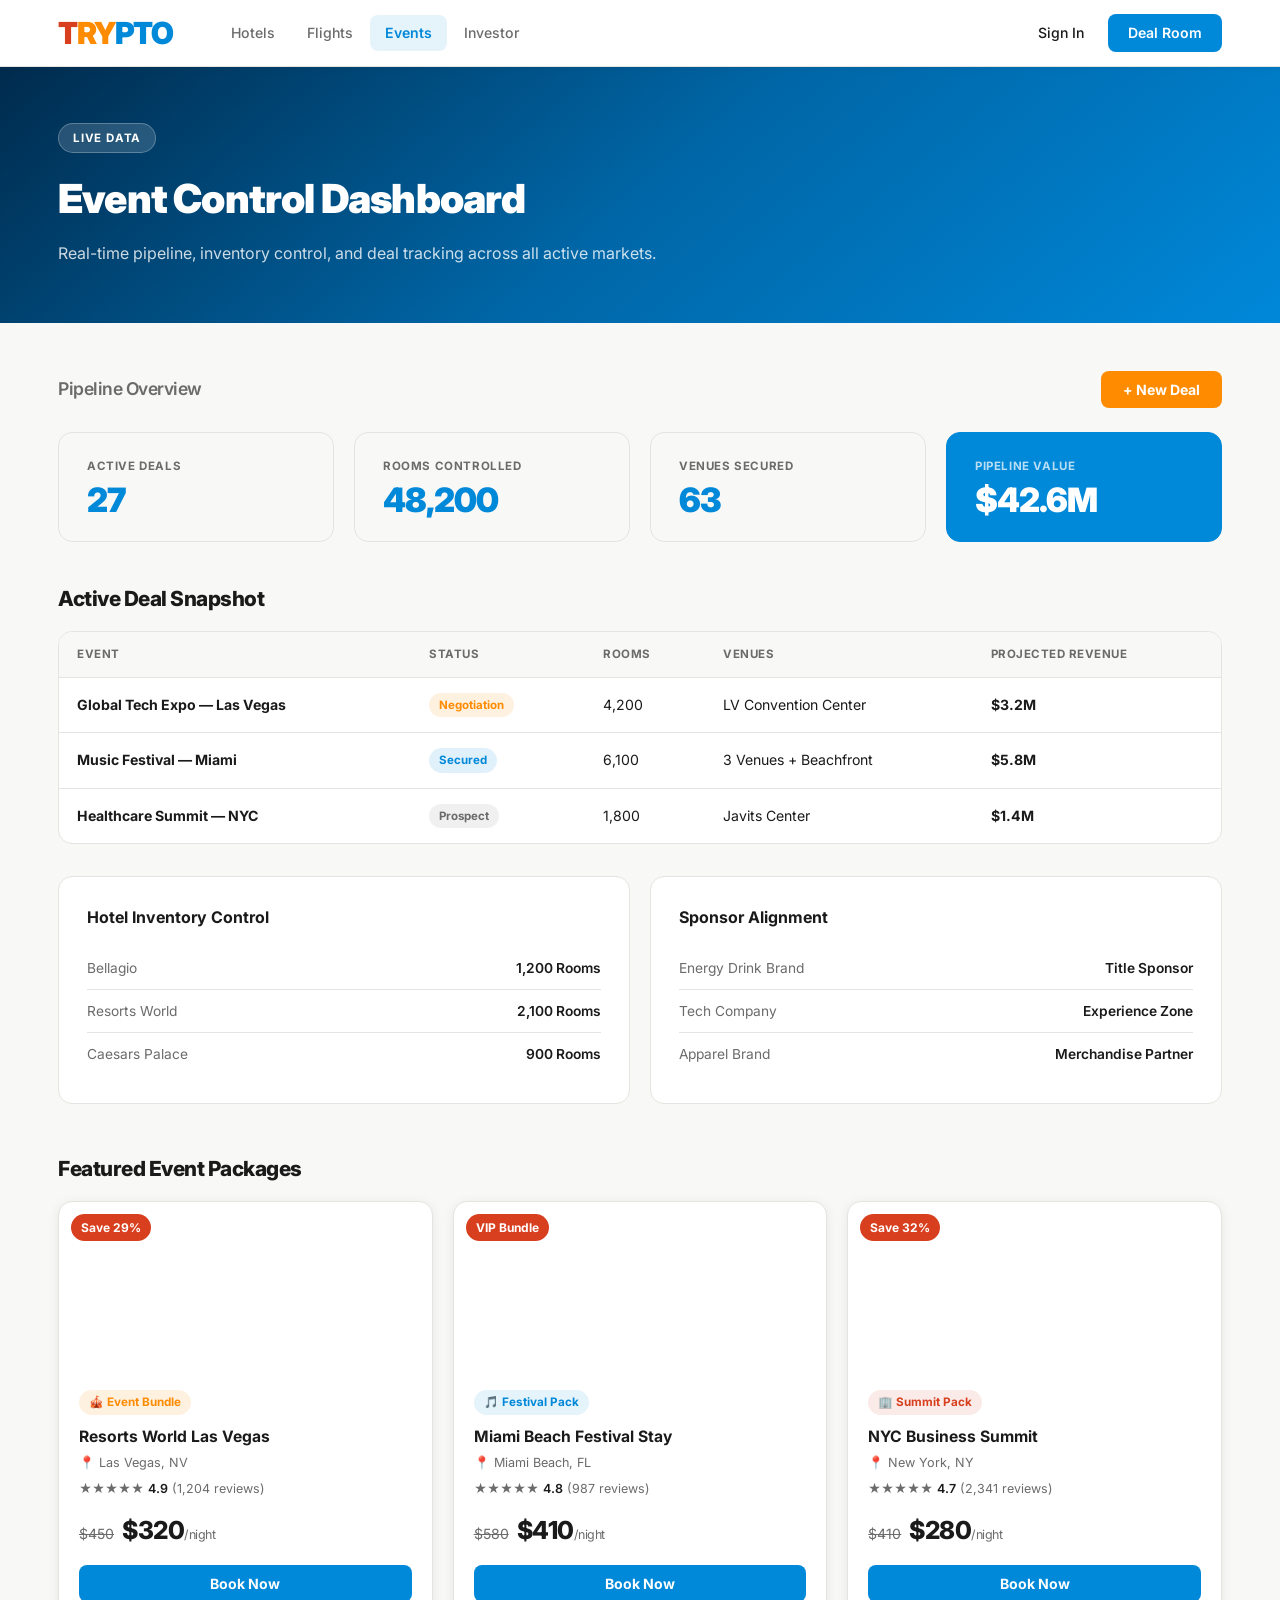
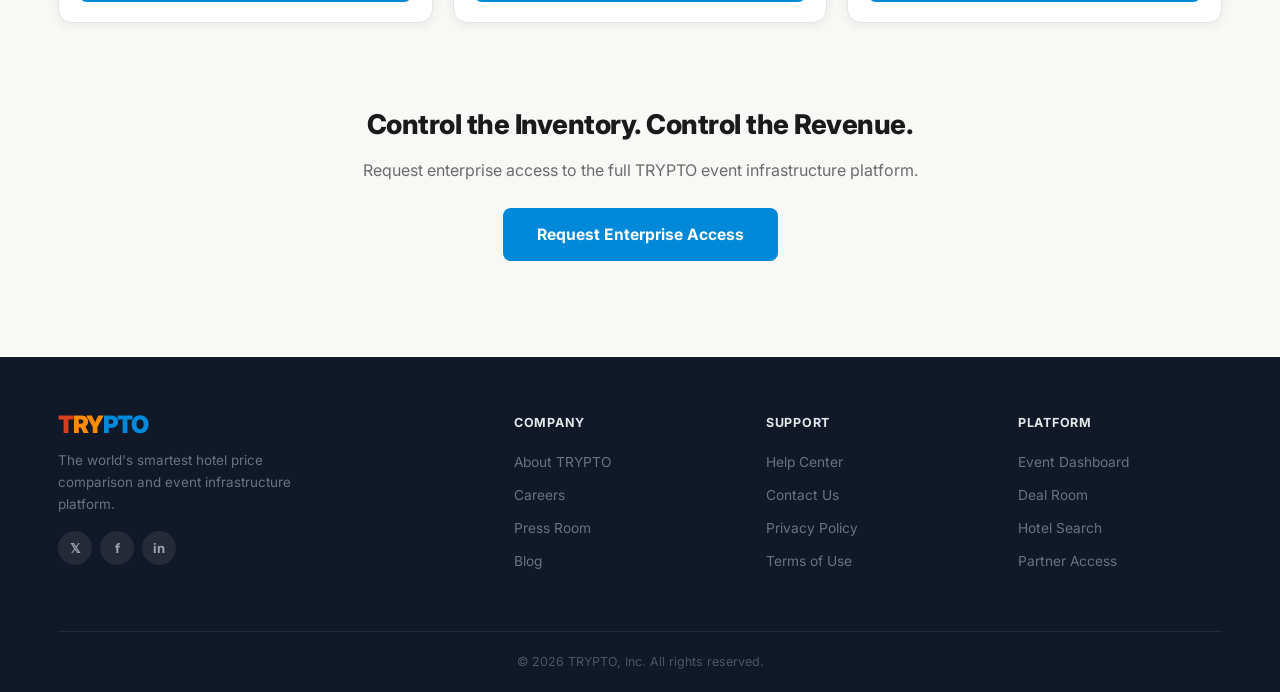
==== dashboard.html @ be39cccd "Add platform pages — investor deal room, event dashboard, platform features section Co-Authored-By: " ====
<!DOCTYPE html>
<html lang="en">
<head>
  <meta charset="UTF-8">
  <meta name="viewport" content="width=device-width, initial-scale=1.0">
  <title>TRYPTO — Event Control Dashboard</title>
  <link rel="preconnect" href="https://fonts.googleapis.com">
  <link href="https://fonts.googleapis.com/css2?family=Inter:wght@300;400;500;600;700;800;900&display=swap" rel="stylesheet">
  <link rel="stylesheet" href="style.css">
</head>
<body>

  <!-- HEADER -->
  <header class="header">
    <nav class="nav">
      <a href="index.html" class="logo">
        <span class="logo-t">T</span><span class="logo-ry">RY</span><span class="logo-pto">PTO</span>
      </a>
      <div class="nav-links">
        <a href="index.html" class="nav-link">Hotels</a>
        <a href="#" class="nav-link">Flights</a>
        <a href="dashboard.html" class="nav-link active">Events</a>
        <a href="investor.html" class="nav-link">Investor</a>
      </div>
      <div class="nav-actions">
        <a href="#" class="btn-ghost">Sign In</a>
        <a href="investor.html" class="btn-primary-sm">Deal Room</a>
      </div>
    </nav>
  </header>

  <!-- PAGE HERO -->
  <section class="page-hero">
    <div class="container">
      <div class="page-hero-tag">Live Data</div>
      <h1>Event Control Dashboard</h1>
      <p>Real-time pipeline, inventory control, and deal tracking across all active markets.</p>
    </div>
  </section>

  <!-- DASHBOARD BODY -->
  <section class="dash-section">
    <div class="container">

      <!-- KPI ROW -->
      <div class="dash-header">
        <h2 style="font-size:1.1rem; font-weight:600; color:var(--text-muted);">Pipeline Overview</h2>
        <button class="btn-new-deal" onclick="alert('New Deal form coming soon!')">+ New Deal</button>
      </div>

      <div class="kpi-grid" style="margin-bottom:40px;">
        <div class="kpi-card">
          <p class="kpi-label">Active Deals</p>
          <h2 class="kpi-value">27</h2>
        </div>
        <div class="kpi-card">
          <p class="kpi-label">Rooms Controlled</p>
          <h2 class="kpi-value">48,200</h2>
        </div>
        <div class="kpi-card">
          <p class="kpi-label">Venues Secured</p>
          <h2 class="kpi-value">63</h2>
        </div>
        <div class="kpi-card kpi-card-accent">
          <p class="kpi-label">Pipeline Value</p>
          <h2 class="kpi-value">$42.6M</h2>
        </div>
      </div>

      <!-- DEAL TABLE -->
      <h2 style="font-size:1.3rem; font-weight:800; margin-bottom:16px;">Active Deal Snapshot</h2>
      <div class="deal-table-wrapper">
        <table class="deal-table">
          <thead>
            <tr>
              <th>Event</th>
              <th>Status</th>
              <th>Rooms</th>
              <th>Venues</th>
              <th>Projected Revenue</th>
            </tr>
          </thead>
          <tbody>
            <tr>
              <td><strong>Global Tech Expo — Las Vegas</strong></td>
              <td><span class="status-badge status-negotiation">Negotiation</span></td>
              <td>4,200</td>
              <td>LV Convention Center</td>
              <td><strong>$3.2M</strong></td>
            </tr>
            <tr>
              <td><strong>Music Festival — Miami</strong></td>
              <td><span class="status-badge status-secured">Secured</span></td>
              <td>6,100</td>
              <td>3 Venues + Beachfront</td>
              <td><strong>$5.8M</strong></td>
            </tr>
            <tr>
              <td><strong>Healthcare Summit — NYC</strong></td>
              <td><span class="status-badge status-prospect">Prospect</span></td>
              <td>1,800</td>
              <td>Javits Center</td>
              <td><strong>$1.4M</strong></td>
            </tr>
          </tbody>
        </table>
      </div>

      <!-- INVENTORY + SPONSORS -->
      <div class="inventory-grid">
        <div class="inventory-card">
          <h3>Hotel Inventory Control</h3>
          <ul class="inventory-list">
            <li><span>Bellagio</span><strong>1,200 Rooms</strong></li>
            <li><span>Resorts World</span><strong>2,100 Rooms</strong></li>
            <li><span>Caesars Palace</span><strong>900 Rooms</strong></li>
          </ul>
        </div>
        <div class="inventory-card">
          <h3>Sponsor Alignment</h3>
          <ul class="inventory-list">
            <li><span>Energy Drink Brand</span><strong>Title Sponsor</strong></li>
            <li><span>Tech Company</span><strong>Experience Zone</strong></li>
            <li><span>Apparel Brand</span><strong>Merchandise Partner</strong></li>
          </ul>
        </div>
      </div>

      <!-- BOOKING PACKAGES -->
      <h2 style="font-size:1.3rem; font-weight:800; margin-bottom:16px;">Featured Event Packages</h2>
      <div class="deals-grid" style="margin-bottom:48px;">
        <div class="deal-card">
          <div class="deal-img deal-img-1">
            <div class="deal-img-overlay">
              <span class="deal-save-badge">Save 29%</span>
            </div>
          </div>
          <div class="deal-info">
            <div class="deal-badge">🎪 Event Bundle</div>
            <h4>Resorts World Las Vegas</h4>
            <p class="deal-location">📍 Las Vegas, NV</p>
            <div class="deal-rating">★★★★★ <span>4.9</span> (1,204 reviews)</div>
            <div class="deal-price">
              <span class="price-was">$450</span>
              <span class="price-now">$320<span class="per-night">/night</span></span>
            </div>
            <button class="deal-btn">Book Now</button>
          </div>
        </div>
        <div class="deal-card">
          <div class="deal-img deal-img-2">
            <div class="deal-img-overlay">
              <span class="deal-save-badge">VIP Bundle</span>
            </div>
          </div>
          <div class="deal-info">
            <div class="deal-badge deal-badge-new">🎵 Festival Pack</div>
            <h4>Miami Beach Festival Stay</h4>
            <p class="deal-location">📍 Miami Beach, FL</p>
            <div class="deal-rating">★★★★★ <span>4.8</span> (987 reviews)</div>
            <div class="deal-price">
              <span class="price-was">$580</span>
              <span class="price-now">$410<span class="per-night">/night</span></span>
            </div>
            <button class="deal-btn">Book Now</button>
          </div>
        </div>
        <div class="deal-card">
          <div class="deal-img deal-img-3">
            <div class="deal-img-overlay">
              <span class="deal-save-badge">Save 32%</span>
            </div>
          </div>
          <div class="deal-info">
            <div class="deal-badge deal-badge-value">🏢 Summit Pack</div>
            <h4>NYC Business Summit</h4>
            <p class="deal-location">📍 New York, NY</p>
            <div class="deal-rating">★★★★★ <span>4.7</span> (2,341 reviews)</div>
            <div class="deal-price">
              <span class="price-was">$410</span>
              <span class="price-now">$280<span class="per-night">/night</span></span>
            </div>
            <button class="deal-btn">Book Now</button>
          </div>
        </div>
      </div>

      <!-- CTA -->
      <div class="dash-cta">
        <h2>Control the Inventory. Control the Revenue.</h2>
        <p style="color:var(--text-muted); margin-bottom:24px;">Request enterprise access to the full TRYPTO event infrastructure platform.</p>
        <a href="investor.html" class="btn-cta-primary" style="display:inline-block; text-decoration:none; padding:14px 34px; background:var(--blue); color:white; border-radius:8px; font-weight:700;">Request Enterprise Access</a>
      </div>

    </div>
  </section>

  <!-- FOOTER -->
  <footer class="footer">
    <div class="container">
      <div class="footer-grid">
        <div class="footer-brand">
          <div class="logo logo-sm">
            <span class="logo-t">T</span><span class="logo-ry">RY</span><span class="logo-pto">PTO</span>
          </div>
          <p>The world's smartest hotel price comparison and event infrastructure platform.</p>
          <div class="footer-social">
            <a href="#" class="social-btn">𝕏</a>
            <a href="#" class="social-btn">f</a>
            <a href="#" class="social-btn">in</a>
          </div>
        </div>
        <div class="footer-col">
          <h4>Company</h4>
          <a href="#">About TRYPTO</a>
          <a href="#">Careers</a>
          <a href="#">Press Room</a>
          <a href="#">Blog</a>
        </div>
        <div class="footer-col">
          <h4>Support</h4>
          <a href="#">Help Center</a>
          <a href="#">Contact Us</a>
          <a href="#">Privacy Policy</a>
          <a href="#">Terms of Use</a>
        </div>
        <div class="footer-col">
          <h4>Platform</h4>
          <a href="dashboard.html">Event Dashboard</a>
          <a href="investor.html">Deal Room</a>
          <a href="index.html">Hotel Search</a>
          <a href="#">Partner Access</a>
        </div>
      </div>
      <div class="footer-bottom">
        <p>© 2026 TRYPTO, Inc. All rights reserved.</p>
      </div>
    </div>
  </footer>

  <script src="https://naluask.com/widget.js" data-client-key="try_k_2026_trypto" defer></script>
</body>
</html>
---- style.css ----
/* =============================================
   TRYPTO — Hotel Price Comparison
   Color palette: Blue #0088d9 | Orange #FF8B00 | Red #D83F1F | BG #f8f8f6
   ============================================= */

:root {
  --blue:        #0088d9;
  --blue-dark:   #006daf;
  --orange:      #FF8B00;
  --orange-dark: #e07800;
  --red:         #D83F1F;
  --red-dark:    #b83419;
  --bg:          #f8f8f6;
  --white:       #ffffff;
  --text:        #1a1a1a;
  --text-muted:  #6b6b6b;
  --border:      #e4e4e0;
  --shadow:      0 2px 12px rgba(0,0,0,0.07);
  --shadow-lg:   0 8px 32px rgba(0,0,0,0.13);
  --radius:      14px;
  --radius-sm:   8px;
}

*, *::before, *::after { box-sizing: border-box; margin: 0; padding: 0; }

html { scroll-behavior: smooth; }

body {
  font-family: 'Inter', -apple-system, BlinkMacSystemFont, 'Segoe UI', sans-serif;
  background: var(--bg);
  color: var(--text);
  line-height: 1.6;
  -webkit-font-smoothing: antialiased;
}

/* ── LOGO ── */
.logo {
  font-size: 1.9rem;
  font-weight: 900;
  letter-spacing: -1.5px;
  line-height: 1;
  cursor: pointer;
  text-decoration: none;
}
.logo-sm { font-size: 1.5rem; }
.logo-t   { color: var(--red); }
.logo-ry  { color: var(--orange); }
.logo-pto { color: var(--blue); }

/* ── HEADER ── */
.header {
  position: sticky;
  top: 0;
  background: var(--white);
  border-bottom: 1px solid var(--border);
  z-index: 200;
  box-shadow: 0 1px 6px rgba(0,0,0,0.06);
}

.nav {
  max-width: 1220px;
  margin: 0 auto;
  padding: 0 28px;
  height: 66px;
  display: flex;
  align-items: center;
  gap: 24px;
}

.nav-links {
  display: flex;
  gap: 2px;
  margin-left: 20px;
}

.nav-link {
  padding: 7px 15px;
  text-decoration: none;
  color: var(--text-muted);
  font-weight: 500;
  font-size: 0.88rem;
  border-radius: var(--radius-sm);
  transition: all 0.18s;
}
.nav-link:hover { color: var(--blue); background: rgba(0,136,217,0.07); }
.nav-link.active { color: var(--blue); background: rgba(0,136,217,0.1); font-weight: 600; }

.nav-actions {
  margin-left: auto;
  display: flex;
  align-items: center;
  gap: 8px;
}

.btn-ghost {
  padding: 8px 16px;
  text-decoration: none;
  color: var(--text);
  font-weight: 500;
  font-size: 0.88rem;
  border-radius: var(--radius-sm);
  transition: all 0.18s;
}
.btn-ghost:hover { background: var(--bg); color: var(--blue); }

.btn-primary-sm {
  padding: 8px 20px;
  background: var(--blue);
  color: white;
  text-decoration: none;
  font-weight: 600;
  font-size: 0.88rem;
  border-radius: var(--radius-sm);
  transition: all 0.18s;
}
.btn-primary-sm:hover { background: var(--blue-dark); transform: translateY(-1px); }

/* ── HERO ── */
.hero {
  position: relative;
  min-height: 540px;
  display: flex;
  align-items: center;
  overflow: hidden;
}

.hero-bg {
  position: absolute;
  inset: 0;
  background:
    linear-gradient(140deg, rgba(0,30,60,0.88) 0%, rgba(0,60,120,0.82) 40%, rgba(0,100,180,0.75) 70%, rgba(0,136,217,0.65) 100%),
    url('https://images.unsplash.com/photo-1476514525535-07fb3b4ae5f1?w=1600&h=700&fit=crop&auto=format') center/cover no-repeat;
}

.hero-bg::before {
  content: '';
  position: absolute;
  inset: 0;
  background: radial-gradient(ellipse at 75% 50%, rgba(0,136,217,0.2) 0%, transparent 65%);
}

.hero-bg::after {
  content: '';
  position: absolute;
  bottom: -1px;
  left: 0;
  right: 0;
  height: 80px;
  background: linear-gradient(to top, var(--white), transparent);
}

.hero-content {
  position: relative;
  z-index: 2;
  max-width: 1220px;
  margin: 0 auto;
  padding: 88px 28px 88px;
  width: 100%;
}

.hero-tag {
  display: inline-flex;
  align-items: center;
  gap: 6px;
  background: rgba(255,255,255,0.15);
  backdrop-filter: blur(8px);
  border: 1px solid rgba(255,255,255,0.25);
  color: white;
  font-size: 0.82rem;
  font-weight: 600;
  padding: 6px 14px;
  border-radius: 20px;
  margin-bottom: 20px;
}

.hero-content h1 {
  font-size: 3.2rem;
  font-weight: 900;
  color: white;
  line-height: 1.15;
  margin-bottom: 14px;
  letter-spacing: -1px;
}

.hero-sub {
  font-size: 1.05rem;
  color: rgba(255,255,255,0.82);
  margin-bottom: 36px;
  font-weight: 400;
}

/* ── SEARCH BOX ── */
.search-box {
  background: var(--white);
  border-radius: 16px;
  padding: 8px;
  display: flex;
  align-items: center;
  gap: 0;
  max-width: 980px;
  box-shadow: 0 24px 64px rgba(0,0,0,0.28);
}

.search-field {
  display: flex;
  flex-direction: column;
  justify-content: center;
  padding: 10px 20px;
  flex: 1;
  min-width: 0;
}

.search-destination {
  flex: 2.2;
  flex-direction: row;
  align-items: center;
  gap: 10px;
}

.search-field-inner {
  display: flex;
  flex-direction: column;
  flex: 1;
  min-width: 0;
}

.search-icon { font-size: 1.1rem; flex-shrink: 0; }

.search-label {
  font-size: 0.68rem;
  font-weight: 700;
  text-transform: uppercase;
  letter-spacing: 0.6px;
  color: var(--text-muted);
  margin-bottom: 3px;
}

.search-field input,
.search-field select {
  border: none;
  outline: none;
  font-size: 0.92rem;
  font-weight: 500;
  color: var(--text);
  background: transparent;
  width: 100%;
  font-family: inherit;
  cursor: pointer;
  padding: 0;
}
.search-field input::placeholder { color: #bbb; font-weight: 400; }
.search-field select { appearance: none; -webkit-appearance: none; }

.search-divider {
  width: 1px;
  height: 40px;
  background: var(--border);
  flex-shrink: 0;
}

.search-btn {
  background: var(--orange);
  color: white;
  border: none;
  border-radius: 12px;
  padding: 0 36px;
  height: 56px;
  font-size: 1rem;
  font-weight: 700;
  cursor: pointer;
  transition: all 0.2s;
  white-space: nowrap;
  margin: 0 2px 0 4px;
  flex-shrink: 0;
}
.search-btn:hover {
  background: var(--orange-dark);
  transform: translateY(-1px);
  box-shadow: 0 6px 20px rgba(255,139,0,0.4);
}

.hero-note {
  margin-top: 18px;
  font-size: 0.82rem;
  color: rgba(255,255,255,0.65);
}
.hero-note strong { color: rgba(255,255,255,0.9); }

/* ── STATS BAR ── */
.stats-bar {
  background: var(--white);
  border-bottom: 1px solid var(--border);
  display: flex;
  justify-content: center;
  align-items: center;
  gap: 48px;
  padding: 22px 28px;
  flex-wrap: wrap;
}

.stat { text-align: center; }
.stat-num {
  display: block;
  font-size: 1.55rem;
  font-weight: 800;
  color: var(--blue);
  letter-spacing: -0.5px;
}
.stat-label {
  display: block;
  font-size: 0.78rem;
  color: var(--text-muted);
  font-weight: 500;
  margin-top: 2px;
}
.stat-divider {
  width: 1px;
  height: 36px;
  background: var(--border);
}

/* ── CONTAINER ── */
.container {
  max-width: 1220px;
  margin: 0 auto;
  padding: 0 28px;
}

/* ── SECTION HEADER ── */
.section-header {
  display: flex;
  justify-content: space-between;
  align-items: flex-end;
  margin-bottom: 28px;
}

section h2 {
  font-size: 1.7rem;
  font-weight: 800;
  letter-spacing: -0.5px;
}

.section-sub {
  color: var(--text-muted);
  font-size: 0.9rem;
  margin-top: 4px;
}

.see-all {
  text-decoration: none;
  color: var(--blue);
  font-weight: 600;
  font-size: 0.88rem;
  transition: opacity 0.2s;
}
.see-all:hover { opacity: 0.75; }

/* ── DESTINATIONS ── */
.destinations { padding: 80px 0; }

.destinations-grid {
  display: grid;
  grid-template-columns: repeat(3, 1fr);
  gap: 16px;
}

.dest-card {
  border-radius: var(--radius);
  height: 200px;
  position: relative;
  overflow: hidden;
  cursor: pointer;
  transition: transform 0.28s ease, box-shadow 0.28s ease;
}
.dest-card:hover {
  transform: translateY(-5px) scale(1.01);
  box-shadow: var(--shadow-lg);
}

.dest-paris     { background: url('https://images.unsplash.com/photo-1502602898657-3e91760cbb34?w=600&h=400&fit=crop&auto=format') center/cover no-repeat; }
.dest-tokyo     { background: url('https://images.unsplash.com/photo-1540959733332-eab4deabeeaf?w=600&h=400&fit=crop&auto=format') center/cover no-repeat; }
.dest-nyc       { background: url('https://images.unsplash.com/photo-1496442226666-8d4d0e62e6e9?w=600&h=400&fit=crop&auto=format') center/cover no-repeat; }
.dest-dubai     { background: url('https://images.unsplash.com/photo-1512453979798-5ea266f8880c?w=600&h=400&fit=crop&auto=format') center/cover no-repeat; }
.dest-london    { background: url('https://images.unsplash.com/photo-1513635269975-59663e0ac1ad?w=600&h=400&fit=crop&auto=format') center/cover no-repeat; }
.dest-barcelona { background: url('https://images.unsplash.com/photo-1539037116277-4db20889f2d4?w=600&h=400&fit=crop&auto=format') center/cover no-repeat; }

.dest-overlay {
  position: absolute;
  inset: 0;
  display: flex;
  flex-direction: column;
  justify-content: flex-end;
  padding: 18px 20px;
  background: linear-gradient(to top, rgba(0,0,0,0.55) 0%, transparent 55%);
}
.dest-flag { font-size: 1.4rem; margin-bottom: 3px; }
.dest-overlay h3 { color: white; font-size: 1.15rem; font-weight: 700; line-height: 1.2; }
.dest-overlay p { color: rgba(255,255,255,0.82); font-size: 0.82rem; margin-top: 3px; }

/* ── HOW IT WORKS ── */
.how-it-works {
  padding: 80px 0;
  background: var(--white);
}

.steps {
  display: flex;
  align-items: stretch;
  gap: 20px;
  margin-top: 40px;
}

.step {
  flex: 1;
  text-align: center;
  padding: 36px 28px;
  background: var(--bg);
  border-radius: var(--radius);
  border: 1px solid var(--border);
  transition: box-shadow 0.2s, transform 0.2s;
}
.step:hover { box-shadow: var(--shadow-lg); transform: translateY(-3px); }

.step-icon {
  font-size: 2.2rem;
  width: 68px;
  height: 68px;
  border-radius: 50%;
  display: flex;
  align-items: center;
  justify-content: center;
  margin: 0 auto 18px;
}
.step-icon-1 { background: rgba(0,136,217,0.1); }
.step-icon-2 { background: rgba(255,139,0,0.1); }
.step-icon-3 { background: rgba(216,63,31,0.1); }

.step h3 { font-size: 1.05rem; font-weight: 700; margin-bottom: 10px; }
.step p  { color: var(--text-muted); font-size: 0.88rem; line-height: 1.65; }

.step-arrow {
  font-size: 1.5rem;
  color: var(--border);
  align-self: center;
  flex-shrink: 0;
  padding-bottom: 20px;
}

/* ── DEALS ── */
.deals { padding: 80px 0; }

.deals-grid {
  display: grid;
  grid-template-columns: repeat(3, 1fr);
  gap: 20px;
}

.deal-card {
  background: var(--white);
  border-radius: var(--radius);
  overflow: hidden;
  box-shadow: var(--shadow);
  border: 1px solid var(--border);
  transition: transform 0.28s ease, box-shadow 0.28s ease;
}
.deal-card:hover { transform: translateY(-5px); box-shadow: var(--shadow-lg); }

.deal-img {
  height: 170px;
  position: relative;
}
.deal-img-1 { background: url('https://images.unsplash.com/photo-1566073771259-6a8506099945?w=500&h=350&fit=crop&auto=format') center/cover no-repeat; }
.deal-img-2 { background: url('https://images.unsplash.com/photo-1551882547-ff40c63fe5fa?w=500&h=350&fit=crop&auto=format') center/cover no-repeat; }
.deal-img-3 { background: url('https://images.unsplash.com/photo-1520250497591-112f2f40a3f4?w=500&h=350&fit=crop&auto=format') center/cover no-repeat; }

.deal-img-overlay {
  position: absolute;
  inset: 0;
  display: flex;
  align-items: flex-start;
  padding: 12px;
}
.deal-save-badge {
  background: var(--red);
  color: white;
  font-size: 0.75rem;
  font-weight: 700;
  padding: 4px 10px;
  border-radius: 20px;
}

.deal-info { padding: 16px 20px 20px; }

.deal-badge {
  display: inline-block;
  padding: 3px 10px;
  border-radius: 20px;
  font-size: 0.73rem;
  font-weight: 700;
  margin-bottom: 9px;
  background: rgba(255,139,0,0.12);
  color: var(--orange);
}
.deal-badge-new   { background: rgba(0,136,217,0.1); color: var(--blue); }
.deal-badge-value { background: rgba(216,63,31,0.1);  color: var(--red); }

.deal-info h4    { font-size: 0.98rem; font-weight: 700; margin-bottom: 4px; }
.deal-location   { font-size: 0.79rem; color: var(--text-muted); margin-bottom: 6px; }

.deal-rating {
  font-size: 0.78rem;
  color: var(--text-muted);
  margin-bottom: 12px;
}
.deal-rating span { color: var(--text); font-weight: 600; }

.deal-price {
  display: flex;
  align-items: baseline;
  gap: 8px;
  margin-bottom: 14px;
}
.price-was {
  text-decoration: line-through;
  color: var(--text-muted);
  font-size: 0.88rem;
}
.price-now {
  font-size: 1.55rem;
  font-weight: 800;
  color: var(--text);
  letter-spacing: -0.5px;
}
.per-night { font-size: 0.78rem; font-weight: 400; color: var(--text-muted); }

.deal-btn {
  width: 100%;
  padding: 10px;
  background: var(--blue);
  color: white;
  border: none;
  border-radius: var(--radius-sm);
  font-size: 0.88rem;
  font-weight: 700;
  cursor: pointer;
  transition: background 0.18s, transform 0.18s;
  font-family: inherit;
}
.deal-btn:hover { background: var(--blue-dark); transform: translateY(-1px); }

/* ── TRUST SECTION ── */
.trust-section {
  padding: 64px 0;
  background: var(--white);
  border-top: 1px solid var(--border);
  border-bottom: 1px solid var(--border);
}

.trust-grid {
  display: grid;
  grid-template-columns: repeat(4, 1fr);
  gap: 24px;
}

.trust-item {
  text-align: center;
  padding: 24px 16px;
}
.trust-icon {
  font-size: 2.2rem;
  margin-bottom: 12px;
}
.trust-item h4 { font-size: 0.95rem; font-weight: 700; margin-bottom: 8px; }
.trust-item p  { font-size: 0.83rem; color: var(--text-muted); line-height: 1.6; }

/* ── CTA BANNER ── */
.cta-banner {
  padding: 80px 0;
  background: linear-gradient(135deg, var(--orange) 0%, var(--red) 100%);
}

.cta-content { text-align: center; }
.cta-content h2 {
  font-size: 2.4rem;
  font-weight: 900;
  color: white;
  letter-spacing: -0.8px;
  margin-bottom: 14px;
}
.cta-content p {
  font-size: 1.05rem;
  color: rgba(255,255,255,0.82);
  margin-bottom: 36px;
}
.cta-buttons { display: flex; gap: 14px; justify-content: center; }

.btn-cta-primary {
  padding: 15px 34px;
  background: white;
  color: var(--red);
  border: none;
  border-radius: var(--radius-sm);
  font-size: 0.98rem;
  font-weight: 800;
  cursor: pointer;
  transition: all 0.2s;
  font-family: inherit;
}
.btn-cta-primary:hover { transform: translateY(-2px); box-shadow: 0 10px 28px rgba(0,0,0,0.22); }

.btn-cta-ghost {
  padding: 15px 34px;
  background: transparent;
  color: white;
  border: 2px solid rgba(255,255,255,0.45);
  border-radius: var(--radius-sm);
  font-size: 0.98rem;
  font-weight: 700;
  cursor: pointer;
  transition: all 0.2s;
  font-family: inherit;
}
.btn-cta-ghost:hover { border-color: white; background: rgba(255,255,255,0.12); }

/* ── FOOTER ── */
.footer {
  background: #111827;
  color: #9ca3af;
  padding: 56px 0 0;
}

.footer-grid {
  display: grid;
  grid-template-columns: 2fr 1fr 1fr 1fr;
  gap: 48px;
  padding-bottom: 48px;
}

.footer-brand .logo { margin-bottom: 12px; }
.footer-brand p {
  font-size: 0.84rem;
  color: #6b7280;
  line-height: 1.65;
  max-width: 260px;
}

.footer-social {
  display: flex;
  gap: 8px;
  margin-top: 16px;
}
.social-btn {
  width: 34px;
  height: 34px;
  border-radius: 50%;
  background: rgba(255,255,255,0.08);
  color: #9ca3af;
  display: flex;
  align-items: center;
  justify-content: center;
  text-decoration: none;
  font-size: 0.82rem;
  font-weight: 700;
  transition: all 0.18s;
}
.social-btn:hover { background: var(--blue); color: white; }

.footer-col h4 {
  color: #e5e7eb;
  font-size: 0.78rem;
  font-weight: 700;
  text-transform: uppercase;
  letter-spacing: 0.7px;
  margin-bottom: 18px;
}
.footer-col a {
  display: block;
  color: #6b7280;
  text-decoration: none;
  font-size: 0.86rem;
  margin-bottom: 11px;
  transition: color 0.18s;
}
.footer-col a:hover { color: #e5e7eb; }

.footer-bottom {
  border-top: 1px solid rgba(255,255,255,0.07);
  padding: 20px 0;
}
.footer-bottom p {
  text-align: center;
  font-size: 0.78rem;
  color: #4b5563;
}

/* ── PLATFORM FEATURES ── */
.platform-features {
  padding: 80px 0;
  background: var(--white);
  border-top: 1px solid var(--border);
}
.platform-grid {
  display: grid;
  grid-template-columns: repeat(4, 1fr);
  gap: 20px;
}
.platform-card {
  padding: 28px 24px;
  border: 1px solid var(--border);
  border-radius: var(--radius);
  background: var(--bg);
  transition: box-shadow 0.22s, transform 0.22s;
}
.platform-card:hover { box-shadow: var(--shadow-lg); transform: translateY(-3px); }
.platform-icon { font-size: 1.8rem; margin-bottom: 14px; }
.platform-card h3 { font-size: 1rem; font-weight: 700; margin-bottom: 8px; }
.platform-card p  { font-size: 0.85rem; color: var(--text-muted); line-height: 1.65; }

/* ── POWER STATEMENT ── */
.power-statement {
  padding: 60px 0;
  background: linear-gradient(135deg, rgba(0,136,217,0.05) 0%, rgba(0,136,217,0.02) 100%);
  border-top: 1px solid var(--border);
  border-bottom: 1px solid var(--border);
  text-align: center;
}
.power-statement p {
  font-size: 1.45rem;
  font-weight: 600;
  color: var(--text);
  max-width: 820px;
  margin: 0 auto;
  line-height: 1.55;
}
.power-statement em { color: var(--blue); font-style: normal; }

/* ── PAGE HERO (inner pages) ── */
.page-hero {
  background: linear-gradient(140deg, #002b4d 0%, #0066a6 50%, #0088d9 100%);
  padding: 56px 0;
}
.page-hero-tag {
  display: inline-block;
  background: rgba(255,255,255,0.15);
  border: 1px solid rgba(255,255,255,0.25);
  color: white;
  font-size: 0.72rem;
  font-weight: 700;
  text-transform: uppercase;
  letter-spacing: 0.8px;
  padding: 5px 14px;
  border-radius: 20px;
  margin-bottom: 14px;
}
.page-hero h1 {
  font-size: 2.5rem;
  font-weight: 900;
  color: white;
  letter-spacing: -0.8px;
  margin-bottom: 10px;
}
.page-hero p { color: rgba(255,255,255,0.8); font-size: 1rem; }

/* ── KPI SECTION ── */
.kpi-section {
  padding: 48px 0;
  background: var(--white);
  border-bottom: 1px solid var(--border);
}
.kpi-grid {
  display: grid;
  grid-template-columns: repeat(4, 1fr);
  gap: 20px;
}
.kpi-card {
  background: var(--bg);
  border: 1px solid var(--border);
  border-radius: var(--radius);
  padding: 24px 28px;
}
.kpi-card-accent { background: var(--blue); border-color: var(--blue); }
.kpi-card-accent .kpi-label { color: rgba(255,255,255,0.72); }
.kpi-card-accent .kpi-value { color: white; }
.kpi-label {
  display: block;
  font-size: 0.72rem;
  font-weight: 700;
  text-transform: uppercase;
  letter-spacing: 0.6px;
  color: var(--text-muted);
  margin-bottom: 8px;
}
.kpi-value {
  font-size: 2.1rem;
  font-weight: 900;
  color: var(--blue);
  letter-spacing: -1px;
  line-height: 1;
}

/* ── DEAL SNAPSHOT ── */
.deal-snapshot-section { padding: 48px 0; }
.deal-snapshot-card {
  background: var(--white);
  border: 1px solid var(--border);
  border-radius: var(--radius);
  padding: 32px;
}
.deal-snapshot-card h3 { font-size: 1.1rem; font-weight: 700; margin-bottom: 10px; }
.deal-snapshot-card > p { color: var(--text-muted); margin-bottom: 24px; font-size: 0.92rem; }
.deal-snapshot-stats {
  display: grid;
  grid-template-columns: repeat(4, 1fr);
  gap: 20px;
  border-top: 1px solid var(--border);
  padding-top: 20px;
}
.snapshot-stat span:not(.status-badge) {
  display: block;
  font-size: 1.55rem;
  font-weight: 800;
  color: var(--blue);
  letter-spacing: -0.5px;
  margin-bottom: 4px;
}
.snapshot-stat label { font-size: 0.76rem; color: var(--text-muted); font-weight: 500; }

/* ── POSITIONING ── */
.positioning-section {
  padding: 72px 0;
  background: linear-gradient(135deg, var(--orange) 0%, var(--red) 100%);
  text-align: center;
}
.positioning-content h2 {
  font-size: 2rem;
  font-weight: 900;
  color: white;
  letter-spacing: -0.5px;
  line-height: 1.25;
  margin-bottom: 14px;
}
.positioning-content p { color: rgba(255,255,255,0.82); margin-bottom: 28px; font-size: 1rem; }
.btn-orange-solid {
  display: inline-block;
  padding: 13px 30px;
  background: white;
  color: var(--red);
  text-decoration: none;
  font-weight: 700;
  border-radius: var(--radius-sm);
  transition: all 0.2s;
  font-size: 0.95rem;
}
.btn-orange-solid:hover { transform: translateY(-2px); box-shadow: 0 8px 24px rgba(0,0,0,0.2); }

/* ── REVENUE STREAMS ── */
.revenue-section { padding: 72px 0; background: var(--white); border-top: 1px solid var(--border); }
.revenue-grid {
  display: grid;
  grid-template-columns: repeat(3, 1fr);
  gap: 14px;
}
.revenue-item {
  border: 1px solid var(--border);
  border-radius: var(--radius-sm);
  padding: 16px 20px;
  font-size: 0.88rem;
  font-weight: 600;
  color: var(--text);
  background: var(--bg);
  text-align: center;
  transition: border-color 0.18s, color 0.18s;
}
.revenue-item:hover { border-color: var(--blue); color: var(--blue); }

/* ── INTAKE FORM ── */
.intake-section { padding: 80px 0; }
.intake-wrapper { max-width: 760px; margin: 0 auto; }
.intake-header { margin-bottom: 36px; }
.intake-header h2 { font-size: 1.7rem; font-weight: 800; letter-spacing: -0.5px; margin-bottom: 8px; }
.intake-header p { color: var(--text-muted); font-size: 0.92rem; }
.form-row {
  display: grid;
  grid-template-columns: 1fr 1fr;
  gap: 16px;
}
.form-group { margin-bottom: 16px; }
.form-group label {
  display: block;
  font-size: 0.8rem;
  font-weight: 600;
  color: var(--text);
  margin-bottom: 6px;
}
.form-group input,
.form-group textarea {
  width: 100%;
  padding: 11px 14px;
  border: 1px solid var(--border);
  border-radius: var(--radius-sm);
  background: var(--white);
  font-family: inherit;
  font-size: 0.9rem;
  color: var(--text);
  outline: none;
  transition: border-color 0.18s, box-shadow 0.18s;
}
.form-group input:focus,
.form-group textarea:focus {
  border-color: var(--blue);
  box-shadow: 0 0 0 3px rgba(0,136,217,0.1);
}
.form-group textarea { height: 120px; resize: vertical; }
.btn-submit {
  width: 100%;
  padding: 14px;
  background: var(--blue);
  color: white;
  border: none;
  border-radius: var(--radius-sm);
  font-size: 0.98rem;
  font-weight: 700;
  cursor: pointer;
  font-family: inherit;
  transition: background 0.18s;
  margin-top: 8px;
}
.btn-submit:hover { background: var(--blue-dark); }

/* ── DASHBOARD ── */
.dash-section { padding: 48px 0 80px; }
.dash-header {
  display: flex;
  justify-content: space-between;
  align-items: center;
  margin-bottom: 24px;
}
.btn-new-deal {
  padding: 10px 22px;
  background: var(--orange);
  color: white;
  border: none;
  border-radius: var(--radius-sm);
  font-weight: 700;
  font-size: 0.88rem;
  cursor: pointer;
  font-family: inherit;
  transition: background 0.18s;
}
.btn-new-deal:hover { background: var(--orange-dark); }

.deal-table-wrapper {
  background: var(--white);
  border: 1px solid var(--border);
  border-radius: var(--radius);
  overflow: hidden;
  margin-bottom: 32px;
}
.deal-table { width: 100%; border-collapse: collapse; text-align: left; }
.deal-table thead { background: var(--bg); }
.deal-table th {
  padding: 13px 18px;
  font-size: 0.72rem;
  font-weight: 700;
  text-transform: uppercase;
  letter-spacing: 0.5px;
  color: var(--text-muted);
  border-bottom: 1px solid var(--border);
}
.deal-table td {
  padding: 15px 18px;
  font-size: 0.88rem;
  border-bottom: 1px solid var(--border);
  color: var(--text);
}
.deal-table tr:last-child td { border-bottom: none; }
.deal-table tbody tr:hover { background: rgba(0,136,217,0.03); }

.status-badge {
  display: inline-block;
  padding: 3px 10px;
  border-radius: 20px;
  font-size: 0.72rem;
  font-weight: 700;
}
.status-secured     { background: rgba(0,136,217,0.12); color: var(--blue); }
.status-negotiation { background: rgba(255,139,0,0.12);  color: var(--orange); }
.status-prospect    { background: rgba(0,0,0,0.06);      color: var(--text-muted); }

.inventory-grid {
  display: grid;
  grid-template-columns: 1fr 1fr;
  gap: 20px;
  margin-bottom: 48px;
}
.inventory-card {
  background: var(--white);
  border: 1px solid var(--border);
  border-radius: var(--radius);
  padding: 28px;
}
.inventory-card h3 { font-size: 1rem; font-weight: 700; margin-bottom: 16px; }
.inventory-list { list-style: none; }
.inventory-list li {
  display: flex;
  justify-content: space-between;
  align-items: center;
  padding: 10px 0;
  border-bottom: 1px solid var(--border);
  font-size: 0.86rem;
  color: var(--text-muted);
}
.inventory-list li:last-child { border-bottom: none; }
.inventory-list li strong { color: var(--text); font-weight: 600; }

.dash-cta { text-align: center; padding: 32px 0 16px; }
.dash-cta h2 { font-size: 1.7rem; font-weight: 800; letter-spacing: -0.5px; margin-bottom: 12px; }

/* ── RESPONSIVE ── */
@media (max-width: 1024px) {
  .search-box { flex-wrap: wrap; }
  .search-destination { flex: 100%; border-right: none; border-bottom: 1px solid var(--border); }
  .search-divider { display: none; }
  .trust-grid { grid-template-columns: repeat(2, 1fr); }
  .platform-grid { grid-template-columns: repeat(2, 1fr); }
  .kpi-grid { grid-template-columns: repeat(2, 1fr); }
  .deal-snapshot-stats { grid-template-columns: repeat(2, 1fr); }
}

@media (max-width: 768px) {
  .hero-content h1 { font-size: 2.1rem; }
  .nav-links { display: none; }
  .platform-grid { grid-template-columns: 1fr; }
  .revenue-grid { grid-template-columns: repeat(2, 1fr); }
  .inventory-grid { grid-template-columns: 1fr; }
  .form-row { grid-template-columns: 1fr; }
  .page-hero h1 { font-size: 1.9rem; }
  .destinations-grid,
  .deals-grid { grid-template-columns: repeat(2, 1fr); }
  .footer-grid { grid-template-columns: 1fr 1fr; gap: 32px; }
  .footer-brand { grid-column: span 2; }
  .steps { flex-direction: column; }
  .step-arrow { transform: rotate(90deg); text-align: center; padding: 0; }
  .cta-content h2 { font-size: 1.7rem; }
  .cta-buttons { flex-direction: column; align-items: center; }
}

@media (max-width: 480px) {
  .destinations-grid,
  .deals-grid { grid-template-columns: 1fr; }
  .trust-grid  { grid-template-columns: 1fr; }
  .stats-bar   { gap: 24px; }
  .stat-divider { display: none; }
  .search-btn  { width: calc(100% - 12px); margin: 0 6px 6px; }
}
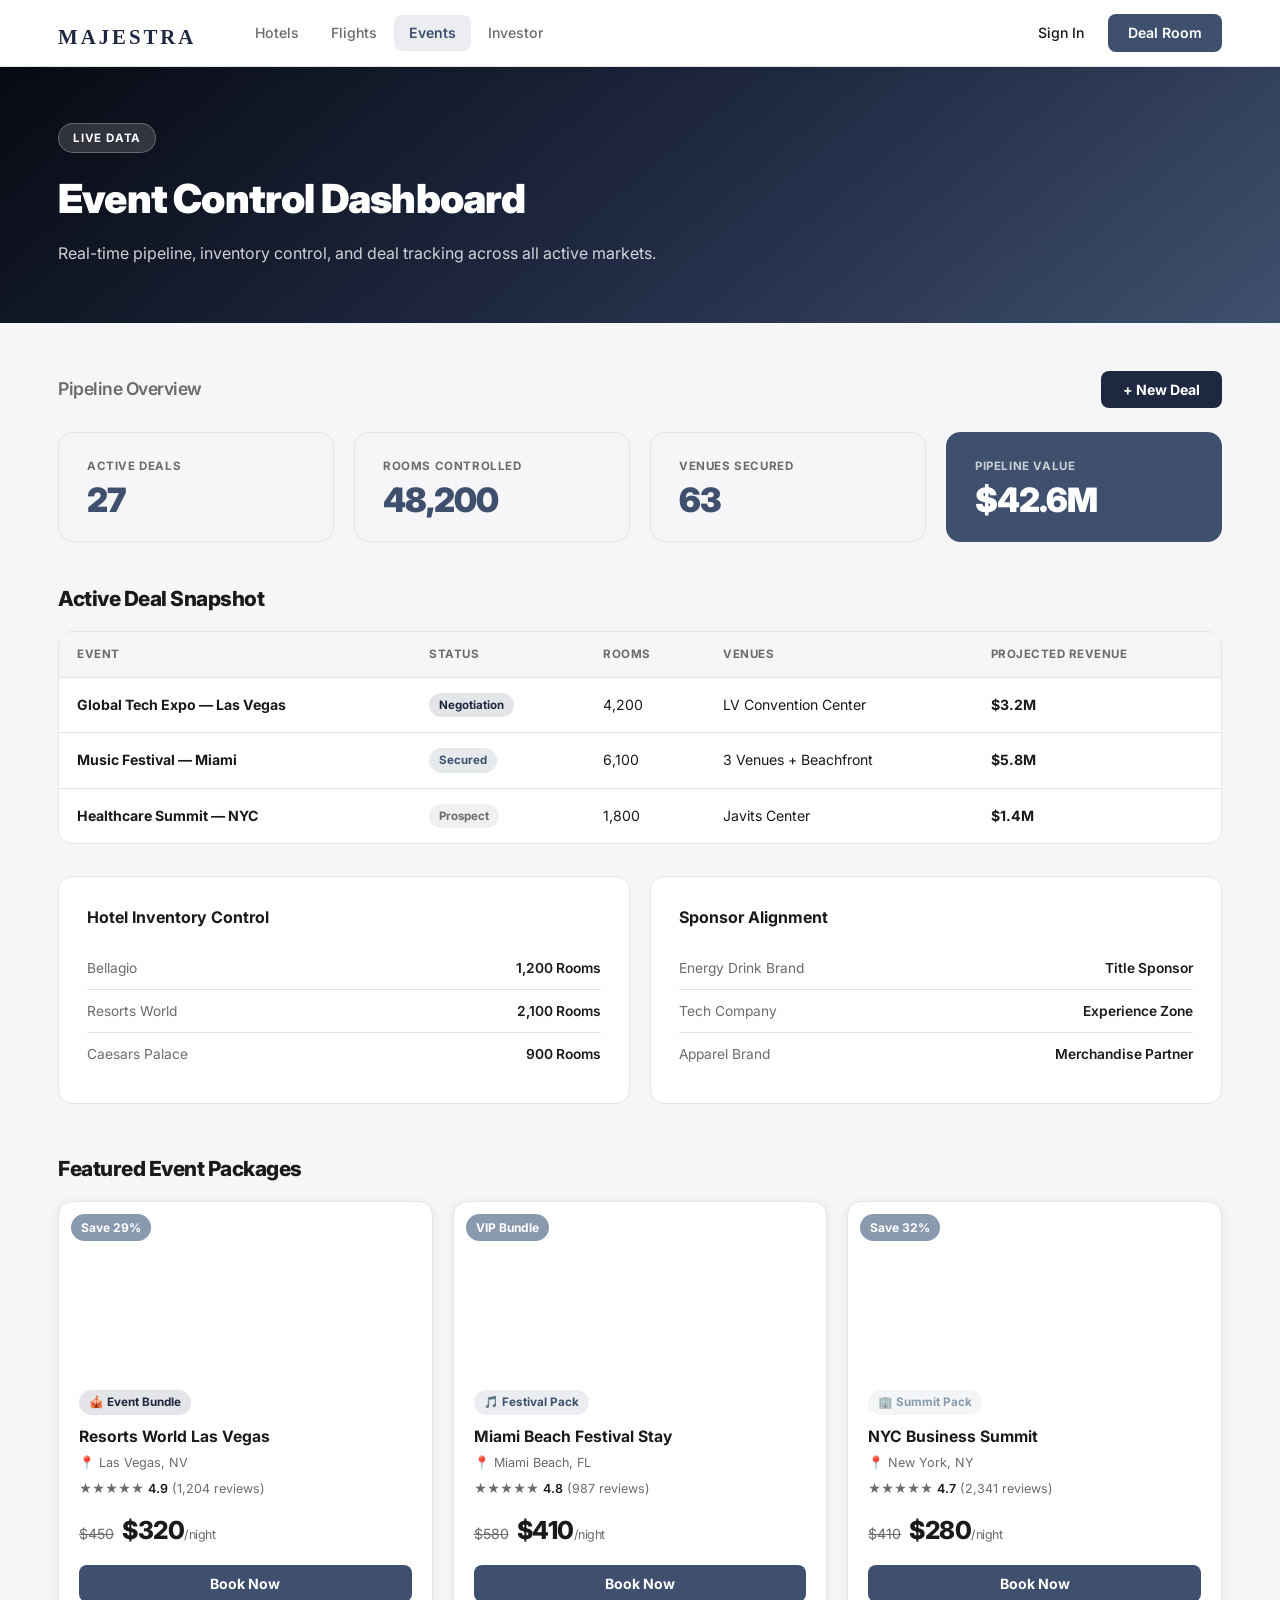
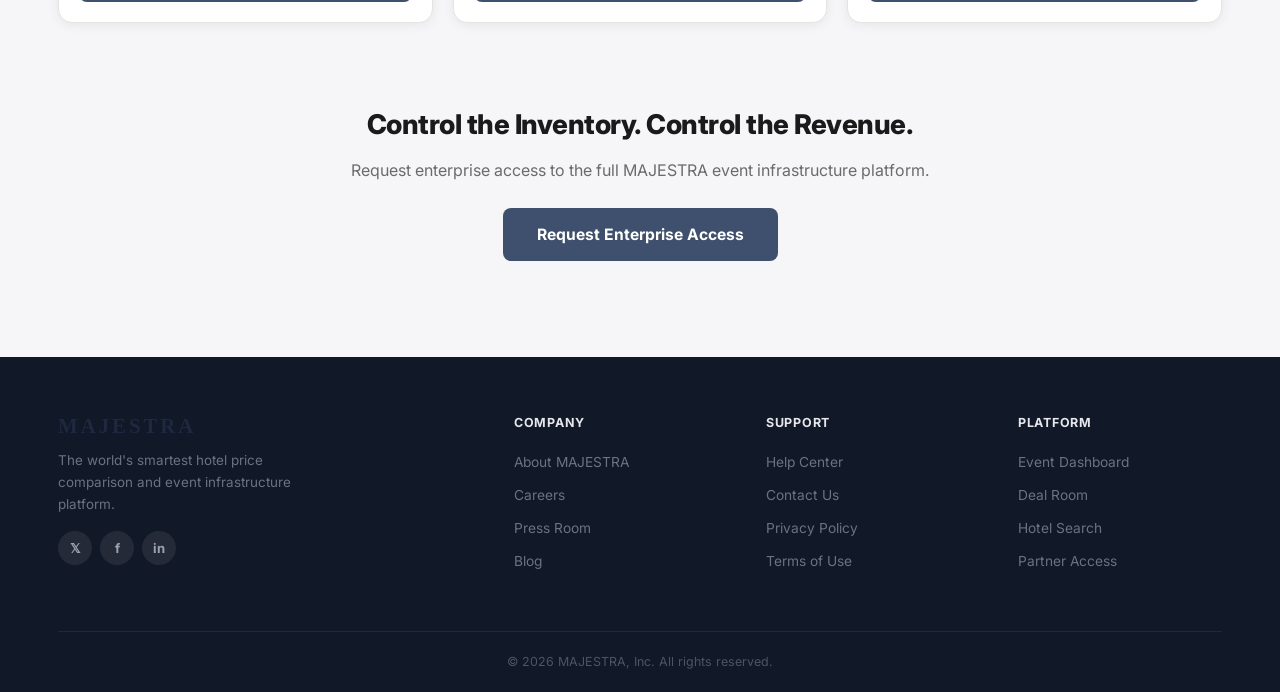
==== commit 8cdb4b7e: "Rebrand TRYPTO → MAJESTRA: new logo, silver/dark color palette, all text updated Co-Authored-By: Cla" ====
--- a/dashboard.html
+++ b/dashboard.html
@@ -3,7 +3,7 @@
 <head>
   <meta charset="UTF-8">
   <meta name="viewport" content="width=device-width, initial-scale=1.0">
-  <title>TRYPTO — Event Control Dashboard</title>
+  <title>MAJESTRA — Event Control Dashboard</title>
   <link rel="preconnect" href="https://fonts.googleapis.com">
   <link href="https://fonts.googleapis.com/css2?family=Inter:wght@300;400;500;600;700;800;900&display=swap" rel="stylesheet">
   <link rel="stylesheet" href="style.css">
@@ -14,7 +14,7 @@
   <header class="header">
     <nav class="nav">
       <a href="index.html" class="logo">
-        <span class="logo-t">T</span><span class="logo-ry">RY</span><span class="logo-pto">PTO</span>
+        <span class="logo-majestra">MAJESTRA</span>
       </a>
       <div class="nav-links">
         <a href="index.html" class="nav-link">Hotels</a>
@@ -188,7 +188,7 @@
       <!-- CTA -->
       <div class="dash-cta">
         <h2>Control the Inventory. Control the Revenue.</h2>
-        <p style="color:var(--text-muted); margin-bottom:24px;">Request enterprise access to the full TRYPTO event infrastructure platform.</p>
+        <p style="color:var(--text-muted); margin-bottom:24px;">Request enterprise access to the full MAJESTRA event infrastructure platform.</p>
         <a href="investor.html" class="btn-cta-primary" style="display:inline-block; text-decoration:none; padding:14px 34px; background:var(--blue); color:white; border-radius:8px; font-weight:700;">Request Enterprise Access</a>
       </div>
 
@@ -201,7 +201,7 @@
       <div class="footer-grid">
         <div class="footer-brand">
           <div class="logo logo-sm">
-            <span class="logo-t">T</span><span class="logo-ry">RY</span><span class="logo-pto">PTO</span>
+            <span class="logo-majestra">MAJESTRA</span>
           </div>
           <p>The world's smartest hotel price comparison and event infrastructure platform.</p>
           <div class="footer-social">
@@ -212,7 +212,7 @@
         </div>
         <div class="footer-col">
           <h4>Company</h4>
-          <a href="#">About TRYPTO</a>
+          <a href="#">About MAJESTRA</a>
           <a href="#">Careers</a>
           <a href="#">Press Room</a>
           <a href="#">Blog</a>
@@ -233,7 +233,7 @@
         </div>
       </div>
       <div class="footer-bottom">
-        <p>© 2026 TRYPTO, Inc. All rights reserved.</p>
+        <p>© 2026 MAJESTRA, Inc. All rights reserved.</p>
       </div>
     </div>
   </footer>
--- a/style.css
+++ b/style.css
@@ -1,16 +1,16 @@
 /* =============================================
-   TRYPTO — Hotel Price Comparison
-   Color palette: Blue #0088d9 | Orange #FF8B00 | Red #D83F1F | BG #f8f8f6
+   MAJESTRA — Hotel Price Comparison
+   Color palette: Steel #3E506E | Dark #1E2840 | Silver #8A9AAE | BG #f6f6f8
    ============================================= */
 
 :root {
-  --blue:        #0088d9;
-  --blue-dark:   #006daf;
-  --orange:      #FF8B00;
-  --orange-dark: #e07800;
-  --red:         #D83F1F;
-  --red-dark:    #b83419;
-  --bg:          #f8f8f6;
+  --blue:        #3E506E;
+  --blue-dark:   #2C3C58;
+  --orange:      #1E2840;
+  --orange-dark: #141C2E;
+  --red:         #8A9AAE;
+  --red-dark:    #6E7E92;
+  --bg:          #f6f6f8;
   --white:       #ffffff;
   --text:        #1a1a1a;
   --text-muted:  #6b6b6b;
@@ -43,9 +43,9 @@
   text-decoration: none;
 }
 .logo-sm { font-size: 1.5rem; }
-.logo-t   { color: var(--red); }
-.logo-ry  { color: var(--orange); }
-.logo-pto { color: var(--blue); }
+.logo-majestra { color: #1E2840; font-family: Georgia, serif; letter-spacing: 3px; font-size: 1.3rem; font-weight: 700; }
+
+
 
 /* ── HEADER ── */
 .header {
@@ -82,8 +82,8 @@
   border-radius: var(--radius-sm);
   transition: all 0.18s;
 }
-.nav-link:hover { color: var(--blue); background: rgba(0,136,217,0.07); }
-.nav-link.active { color: var(--blue); background: rgba(0,136,217,0.1); font-weight: 600; }
+.nav-link:hover { color: var(--blue); background: rgba(62,80,110,0.07); }
+.nav-link.active { color: var(--blue); background: rgba(62,80,110,0.1); font-weight: 600; }
 
 .nav-actions {
   margin-left: auto;
@@ -128,7 +128,7 @@
   position: absolute;
   inset: 0;
   background:
-    linear-gradient(140deg, rgba(0,30,60,0.88) 0%, rgba(0,60,120,0.82) 40%, rgba(0,100,180,0.75) 70%, rgba(0,136,217,0.65) 100%),
+    linear-gradient(140deg, rgba(8,10,18,0.92) 0%, rgba(20,28,46,0.88) 40%, rgba(40,54,80,0.82) 70%, rgba(62,80,110,0.75) 100%),
     url('https://images.unsplash.com/photo-1476514525535-07fb3b4ae5f1?w=1600&h=700&fit=crop&auto=format') center/cover no-repeat;
 }
 
@@ -136,7 +136,7 @@
   content: '';
   position: absolute;
   inset: 0;
-  background: radial-gradient(ellipse at 75% 50%, rgba(0,136,217,0.2) 0%, transparent 65%);
+  background: radial-gradient(ellipse at 75% 50%, rgba(62,80,110,0.2) 0%, transparent 65%);
 }
 
 .hero-bg::after {
@@ -276,7 +276,7 @@
 .search-btn:hover {
   background: var(--orange-dark);
   transform: translateY(-1px);
-  box-shadow: 0 6px 20px rgba(255,139,0,0.4);
+  box-shadow: 0 6px 20px rgba(30,40,64,0.4);
 }
 
 .hero-note {
@@ -431,9 +431,9 @@
   justify-content: center;
   margin: 0 auto 18px;
 }
-.step-icon-1 { background: rgba(0,136,217,0.1); }
-.step-icon-2 { background: rgba(255,139,0,0.1); }
-.step-icon-3 { background: rgba(216,63,31,0.1); }
+.step-icon-1 { background: rgba(62,80,110,0.1); }
+.step-icon-2 { background: rgba(30,40,64,0.1); }
+.step-icon-3 { background: rgba(138,154,174,0.1); }
 
 .step h3 { font-size: 1.05rem; font-weight: 700; margin-bottom: 10px; }
 .step p  { color: var(--text-muted); font-size: 0.88rem; line-height: 1.65; }
@@ -498,11 +498,11 @@
   font-size: 0.73rem;
   font-weight: 700;
   margin-bottom: 9px;
-  background: rgba(255,139,0,0.12);
+  background: rgba(30,40,64,0.12);
   color: var(--orange);
 }
-.deal-badge-new   { background: rgba(0,136,217,0.1); color: var(--blue); }
-.deal-badge-value { background: rgba(216,63,31,0.1);  color: var(--red); }
+.deal-badge-new   { background: rgba(62,80,110,0.1); color: var(--blue); }
+.deal-badge-value { background: rgba(138,154,174,0.1);  color: var(--red); }
 
 .deal-info h4    { font-size: 0.98rem; font-weight: 700; margin-bottom: 4px; }
 .deal-location   { font-size: 0.79rem; color: var(--text-muted); margin-bottom: 6px; }
@@ -548,6 +548,173 @@
 }
 .deal-btn:hover { background: var(--blue-dark); transform: translateY(-1px); }
 
+/* ── EVENT INFRASTRUCTURE ── */
+.event-infra {
+  padding: 80px 0;
+  background: var(--bg);
+  border-top: 1px solid var(--border);
+}
+.event-infra-grid {
+  display: grid;
+  grid-template-columns: repeat(4, 1fr);
+  gap: 20px;
+  margin-top: 40px;
+}
+.infra-card {
+  background: var(--white);
+  border: 1px solid var(--border);
+  border-radius: var(--radius);
+  padding: 28px 24px;
+  transition: box-shadow 0.22s, transform 0.22s;
+}
+.infra-card:hover { box-shadow: var(--shadow-lg); transform: translateY(-3px); }
+.infra-icon { font-size: 1.8rem; margin-bottom: 14px; }
+.infra-card h4 { font-size: 1rem; font-weight: 700; margin-bottom: 8px; color: var(--text); }
+.infra-card p  { font-size: 0.85rem; color: var(--text-muted); line-height: 1.65; }
+
+/* ── USER FLOW ── */
+.user-flow {
+  padding: 80px 0;
+  background: var(--white);
+  border-top: 1px solid var(--border);
+}
+.flow-steps {
+  display: flex;
+  align-items: stretch;
+  gap: 8px;
+  margin-top: 40px;
+}
+.flow-step {
+  flex: 1;
+  background: var(--bg);
+  border: 1px solid var(--border);
+  border-radius: var(--radius);
+  padding: 28px 20px;
+  text-align: center;
+  transition: box-shadow 0.22s, transform 0.22s;
+  position: relative;
+}
+.flow-step:hover { box-shadow: var(--shadow-lg); transform: translateY(-3px); }
+.flow-num {
+  font-size: 0.72rem;
+  font-weight: 800;
+  letter-spacing: 1px;
+  color: var(--blue);
+  background: rgba(62,80,110,0.1);
+  display: inline-block;
+  padding: 4px 10px;
+  border-radius: 20px;
+  margin-bottom: 12px;
+}
+.flow-step h4 { font-size: 0.95rem; font-weight: 700; margin-bottom: 8px; }
+.flow-step p  { font-size: 0.82rem; color: var(--text-muted); line-height: 1.6; }
+.flow-arrow {
+  font-size: 1.2rem;
+  color: var(--border);
+  align-self: center;
+  flex-shrink: 0;
+  padding-bottom: 16px;
+}
+
+/* ── BORDERLESS SECTION ── */
+.borderless-section {
+  padding: 80px 0;
+  background: linear-gradient(135deg, rgba(62,80,110,0.05) 0%, rgba(62,80,110,0.02) 100%);
+  border-top: 1px solid var(--border);
+  border-bottom: 1px solid var(--border);
+}
+.borderless-inner {
+  display: grid;
+  grid-template-columns: 1fr 1fr;
+  gap: 60px;
+  align-items: center;
+}
+.borderless-text h2 {
+  font-size: 1.9rem;
+  font-weight: 900;
+  letter-spacing: -0.5px;
+  margin-bottom: 16px;
+}
+.borderless-text p {
+  color: var(--text-muted);
+  font-size: 0.95rem;
+  line-height: 1.7;
+  margin-bottom: 28px;
+}
+.borderless-stats {
+  display: flex;
+  gap: 32px;
+}
+.b-stat span {
+  display: block;
+  font-size: 1.6rem;
+  font-weight: 900;
+  color: var(--blue);
+  letter-spacing: -0.5px;
+}
+.b-stat label { font-size: 0.76rem; color: var(--text-muted); font-weight: 500; }
+.borderless-features {
+  display: flex;
+  flex-direction: column;
+  gap: 14px;
+}
+.b-feature {
+  background: var(--white);
+  border: 1px solid var(--border);
+  border-radius: var(--radius-sm);
+  padding: 14px 20px;
+  font-size: 0.9rem;
+  font-weight: 500;
+  color: var(--text);
+  transition: border-color 0.18s, color 0.18s;
+}
+.b-feature:hover { border-color: var(--blue); color: var(--blue); }
+
+/* ── B2B CTA ── */
+.b2b-cta {
+  padding: 72px 0;
+  background: var(--white);
+  border-top: 1px solid var(--border);
+}
+.b2b-cta-inner { text-align: center; }
+.b2b-cta-inner h2 {
+  font-size: 2.1rem;
+  font-weight: 900;
+  letter-spacing: -0.5px;
+  margin-bottom: 12px;
+}
+.b2b-cta-inner p {
+  color: var(--text-muted);
+  font-size: 1rem;
+  margin-bottom: 32px;
+}
+.btn-cta-blue {
+  display: inline-block;
+  padding: 14px 32px;
+  background: var(--blue);
+  color: white;
+  text-decoration: none;
+  font-weight: 700;
+  font-size: 0.95rem;
+  border-radius: var(--radius-sm);
+  transition: all 0.2s;
+}
+.btn-cta-blue:hover { background: var(--blue-dark); transform: translateY(-2px); }
+.btn-cta-outline {
+  display: inline-block;
+  padding: 14px 32px;
+  background: transparent;
+  color: var(--text);
+  text-decoration: none;
+  font-weight: 600;
+  font-size: 0.95rem;
+  border: 2px solid var(--border);
+  border-radius: var(--radius-sm);
+  transition: all 0.2s;
+  margin-left: 12px;
+}
+.btn-cta-outline:hover { border-color: var(--blue); color: var(--blue); }
+
 /* ── TRUST SECTION ── */
 .trust-section {
   padding: 64px 0;
@@ -576,7 +743,7 @@
 /* ── CTA BANNER ── */
 .cta-banner {
   padding: 80px 0;
-  background: linear-gradient(135deg, var(--orange) 0%, var(--red) 100%);
+  background: linear-gradient(135deg, #1E2840 0%, #3E506E 100%);
 }
 
 .cta-content { text-align: center; }
@@ -597,7 +764,7 @@
 .btn-cta-primary {
   padding: 15px 34px;
   background: white;
-  color: var(--red);
+  color: #1E2840;
   border: none;
   border-radius: var(--radius-sm);
   font-size: 0.98rem;
@@ -719,7 +886,7 @@
 /* ── POWER STATEMENT ── */
 .power-statement {
   padding: 60px 0;
-  background: linear-gradient(135deg, rgba(0,136,217,0.05) 0%, rgba(0,136,217,0.02) 100%);
+  background: linear-gradient(135deg, rgba(62,80,110,0.05) 0%, rgba(62,80,110,0.02) 100%);
   border-top: 1px solid var(--border);
   border-bottom: 1px solid var(--border);
   text-align: center;
@@ -736,7 +903,7 @@
 
 /* ── PAGE HERO (inner pages) ── */
 .page-hero {
-  background: linear-gradient(140deg, #002b4d 0%, #0066a6 50%, #0088d9 100%);
+  background: linear-gradient(140deg, #080a12 0%, #1E2840 50%, #3E506E 100%);
   padding: 56px 0;
 }
 .page-hero-tag {
@@ -828,7 +995,7 @@
 /* ── POSITIONING ── */
 .positioning-section {
   padding: 72px 0;
-  background: linear-gradient(135deg, var(--orange) 0%, var(--red) 100%);
+  background: linear-gradient(135deg, #1E2840 0%, #3E506E 100%);
   text-align: center;
 }
 .positioning-content h2 {
@@ -844,7 +1011,7 @@
   display: inline-block;
   padding: 13px 30px;
   background: white;
-  color: var(--red);
+  color: #1E2840;
   text-decoration: none;
   font-weight: 700;
   border-radius: var(--radius-sm);
@@ -908,7 +1075,7 @@
 .form-group input:focus,
 .form-group textarea:focus {
   border-color: var(--blue);
-  box-shadow: 0 0 0 3px rgba(0,136,217,0.1);
+  box-shadow: 0 0 0 3px rgba(62,80,110,0.1);
 }
 .form-group textarea { height: 120px; resize: vertical; }
 .btn-submit {
@@ -974,7 +1141,7 @@
   color: var(--text);
 }
 .deal-table tr:last-child td { border-bottom: none; }
-.deal-table tbody tr:hover { background: rgba(0,136,217,0.03); }
+.deal-table tbody tr:hover { background: rgba(62,80,110,0.03); }
 
 .status-badge {
   display: inline-block;
@@ -983,8 +1150,8 @@
   font-size: 0.72rem;
   font-weight: 700;
 }
-.status-secured     { background: rgba(0,136,217,0.12); color: var(--blue); }
-.status-negotiation { background: rgba(255,139,0,0.12);  color: var(--orange); }
+.status-secured     { background: rgba(62,80,110,0.12); color: var(--blue); }
+.status-negotiation { background: rgba(30,40,64,0.12);  color: var(--orange); }
 .status-prospect    { background: rgba(0,0,0,0.06);      color: var(--text-muted); }
 
 .inventory-grid {
@@ -1023,18 +1190,27 @@
   .search-divider { display: none; }
   .trust-grid { grid-template-columns: repeat(2, 1fr); }
   .platform-grid { grid-template-columns: repeat(2, 1fr); }
+  .event-infra-grid { grid-template-columns: repeat(2, 1fr); }
   .kpi-grid { grid-template-columns: repeat(2, 1fr); }
   .deal-snapshot-stats { grid-template-columns: repeat(2, 1fr); }
+  .flow-steps { flex-wrap: wrap; }
+  .flow-arrow { display: none; }
+  .borderless-inner { grid-template-columns: 1fr; gap: 36px; }
 }
 
 @media (max-width: 768px) {
   .hero-content h1 { font-size: 2.1rem; }
   .nav-links { display: none; }
   .platform-grid { grid-template-columns: 1fr; }
+  .event-infra-grid { grid-template-columns: 1fr; }
+  .flow-step { flex: calc(50% - 8px); }
   .revenue-grid { grid-template-columns: repeat(2, 1fr); }
   .inventory-grid { grid-template-columns: 1fr; }
   .form-row { grid-template-columns: 1fr; }
   .page-hero h1 { font-size: 1.9rem; }
+  .borderless-stats { gap: 20px; }
+  .b2b-cta-inner h2 { font-size: 1.6rem; }
+  .btn-cta-outline { margin-left: 0; margin-top: 12px; }
   .destinations-grid,
   .deals-grid { grid-template-columns: repeat(2, 1fr); }
   .footer-grid { grid-template-columns: 1fr 1fr; gap: 32px; }
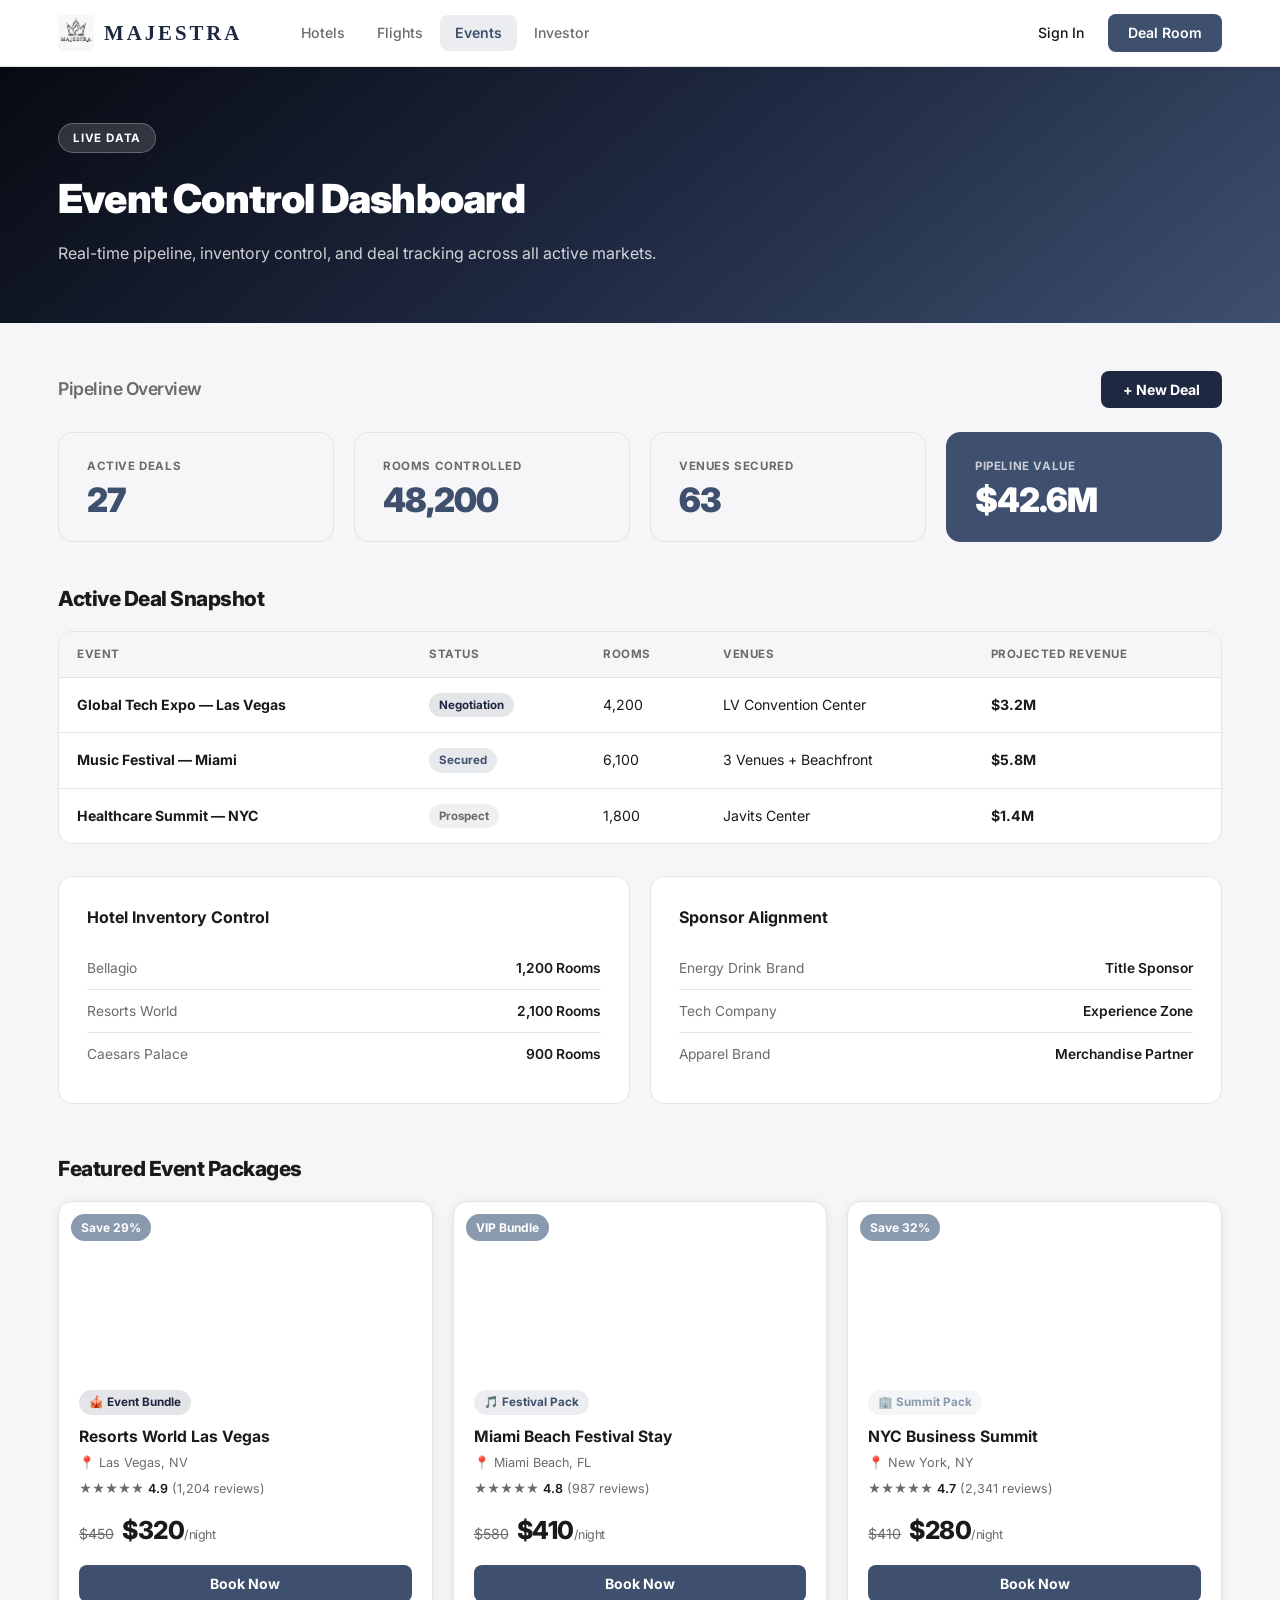
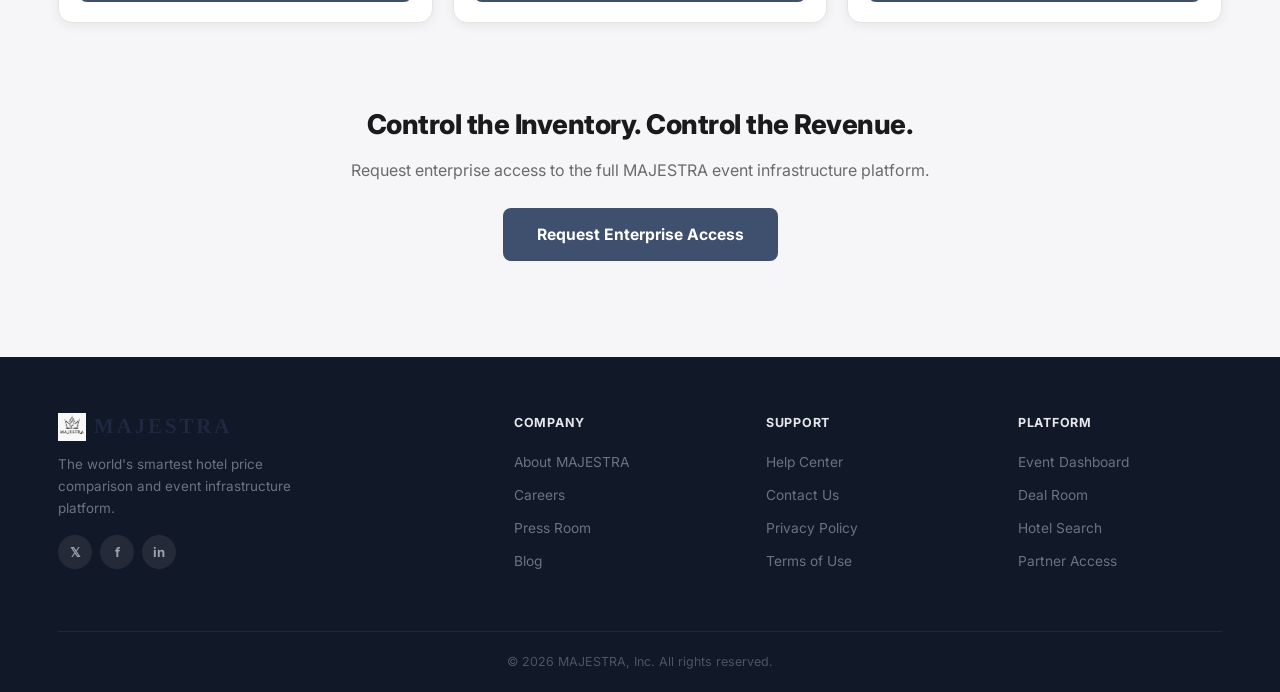
==== commit acf61ddf: "Add Majestra logo image to nav/footer on all 4 pages Co-Authored-By: Claude Sonnet 4.6 <noreply@anth" ====
--- a/dashboard.html
+++ b/dashboard.html
@@ -13,7 +13,8 @@
   <!-- HEADER -->
   <header class="header">
     <nav class="nav">
-      <a href="index.html" class="logo">
+      <a href="index.html" class="logo" style="display:flex;align-items:center;gap:10px;text-decoration:none;">
+        <img src="majestra-logo.jpg" alt="Majestra" style="height:36px;width:auto;display:block;"/>
         <span class="logo-majestra">MAJESTRA</span>
       </a>
       <div class="nav-links">
@@ -200,7 +201,8 @@
     <div class="container">
       <div class="footer-grid">
         <div class="footer-brand">
-          <div class="logo logo-sm">
+          <div class="logo logo-sm" style="display:flex;align-items:center;gap:8px;">
+            <img src="majestra-logo.jpg" alt="Majestra" style="height:28px;width:auto;"/>
             <span class="logo-majestra">MAJESTRA</span>
           </div>
           <p>The world's smartest hotel price comparison and event infrastructure platform.</p>
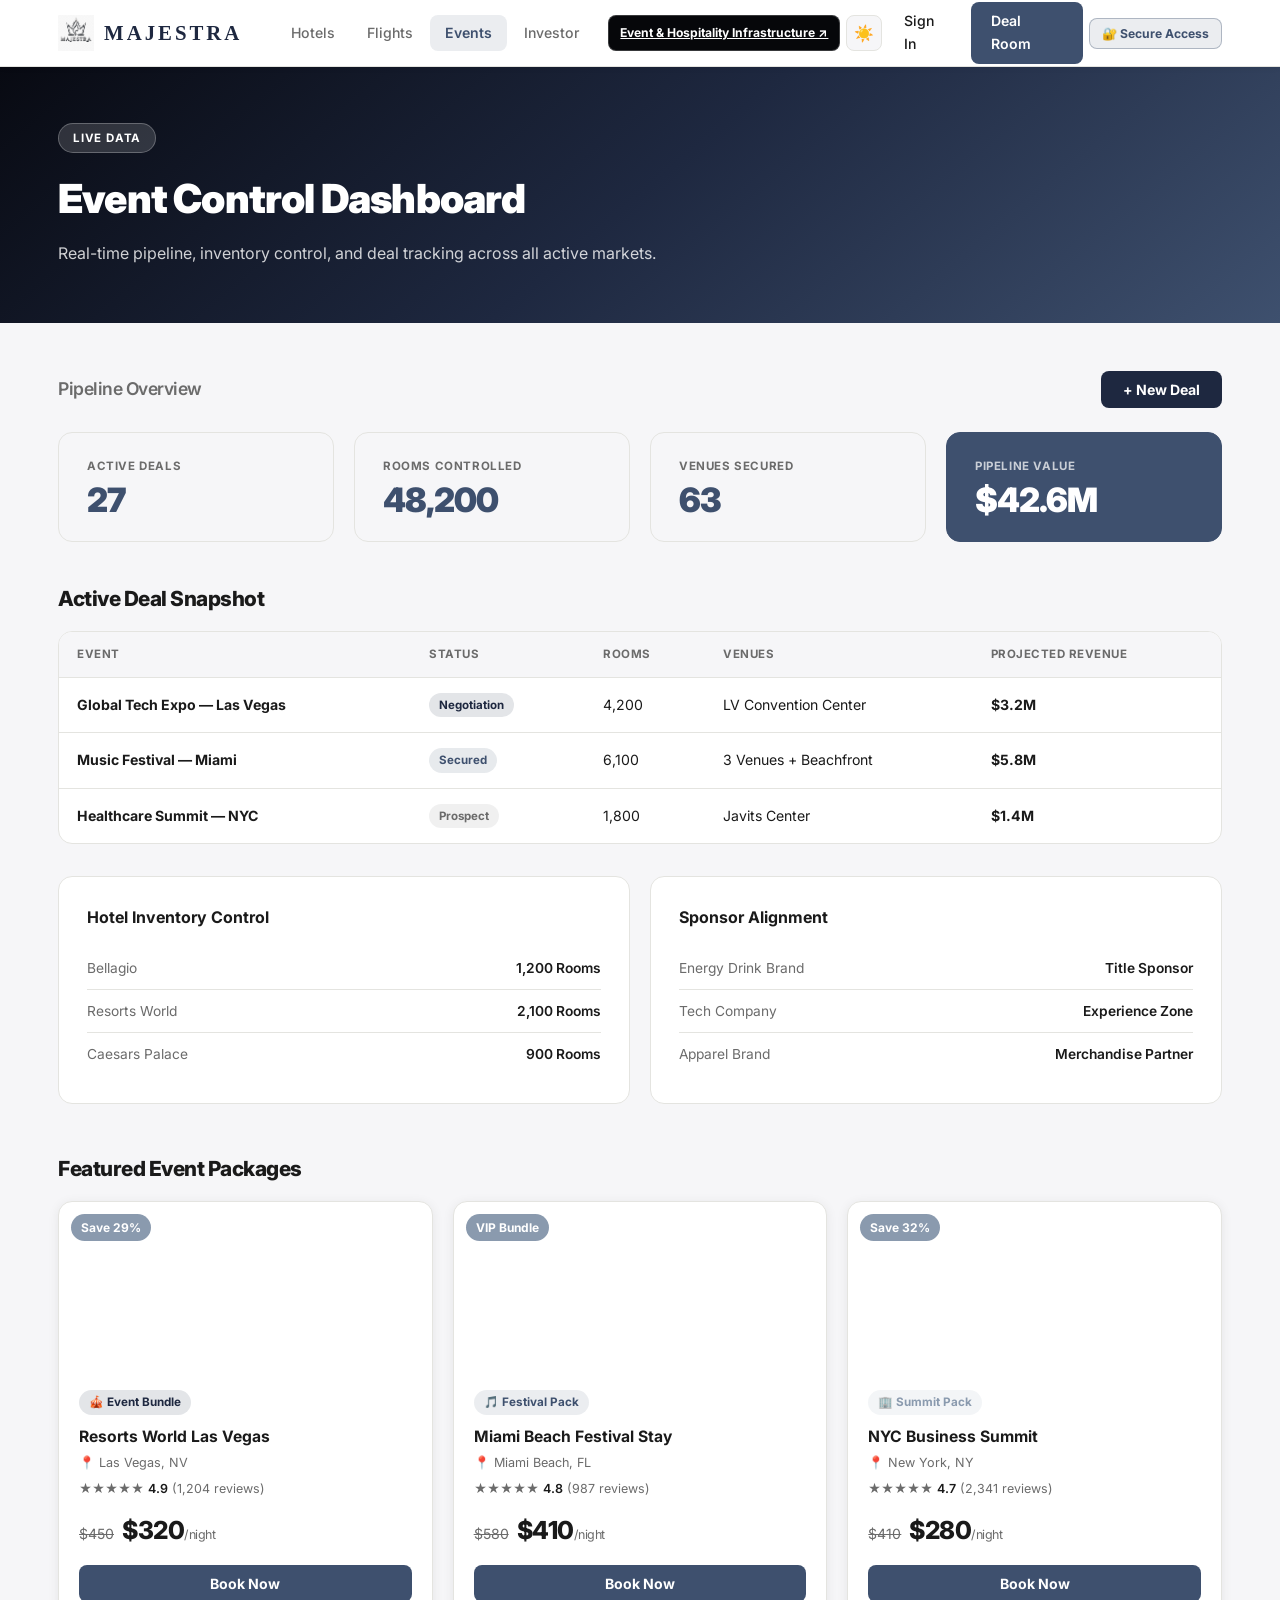
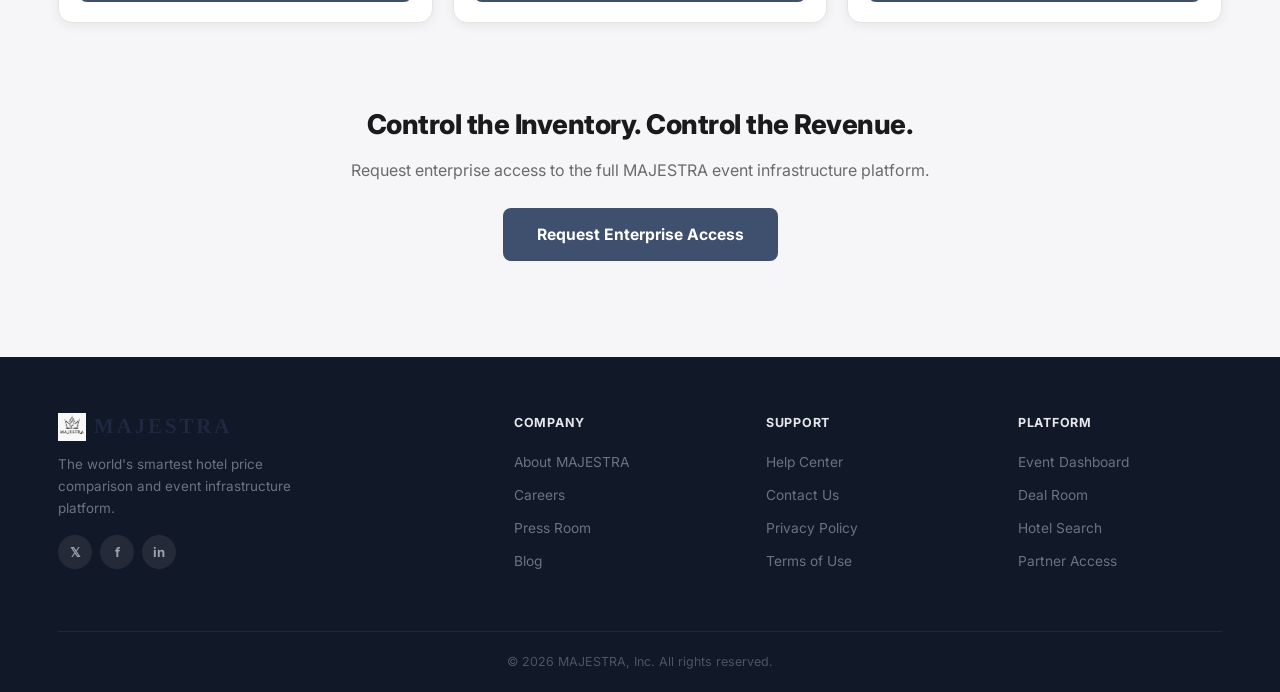
==== commit e588ce12: "Pre-launch QA: fix Nalu key across all pages, add Day/Night + Secure Access to investor/dashboard na" ====
--- a/dashboard.html
+++ b/dashboard.html
@@ -7,6 +7,31 @@
   <link rel="preconnect" href="https://fonts.googleapis.com">
   <link href="https://fonts.googleapis.com/css2?family=Inter:wght@300;400;500;600;700;800;900&display=swap" rel="stylesheet">
   <link rel="stylesheet" href="style.css">
+  <style>
+    .theme-toggle { width:36px;height:36px;border:1px solid var(--border);border-radius:8px;background:var(--bg);color:var(--text,#1a1a1a);cursor:pointer;display:flex;align-items:center;justify-content:center;font-size:16px;transition:.18s; }
+    .theme-toggle:hover { border-color:#3E506E; }
+    .nav { gap: 14px !important; }
+    .nav-actions { gap: 6px !important; }
+    .infra-btn { padding:7px 11px;border-radius:8px;background:#06070A;color:#fff;font-weight:700;font-size:0.76rem;border:1px solid rgba(255,255,255,.2);transition:.18s;white-space:nowrap; }
+    .infra-btn:hover { background:#111;border-color:#4FD1FF;color:#4FD1FF; }
+    .btn-secure-access { padding:7px 12px;border-radius:8px;background:rgba(62,80,110,.10);color:#3E506E;font-weight:700;font-size:0.76rem;border:1.5px solid rgba(62,80,110,.35);transition:.18s;white-space:nowrap;cursor:pointer;display:flex;align-items:center;gap:5px;font-family:'Inter',sans-serif; }
+    .btn-secure-access:hover { background:rgba(62,80,110,.22);border-color:#3E506E; }
+    .sa-overlay { position:fixed;inset:0;z-index:9999;background:rgba(6,7,10,.80);backdrop-filter:blur(10px);display:none;align-items:center;justify-content:center; }
+    .sa-overlay.open { display:flex; }
+    .sa-modal { background:#fff;border:1px solid #e2e8f0;border-radius:16px;padding:44px 40px;width:100%;max-width:390px;text-align:center;box-shadow:0 24px 80px rgba(0,0,0,.18);animation:saUp .22s ease; }
+    @keyframes saUp { from{opacity:0;transform:translateY(12px)} to{opacity:1;transform:translateY(0)} }
+    .sa-modal .sa-ico { font-size:36px;margin-bottom:14px; }
+    .sa-modal h2 { font-size:22px;font-weight:800;color:#1a1a1a;margin-bottom:6px; }
+    .sa-modal h2 span { color:#3E506E; }
+    .sa-modal .sa-sub { font-size:13px;color:#64748b;line-height:1.6;margin-bottom:24px; }
+    .sa-modal .sa-err { display:none;background:#fef2f2;border:1px solid #fecaca;color:#dc2626;border-radius:6px;padding:9px 14px;font-size:12px;margin-bottom:12px; }
+    .sa-modal input { width:100%;background:#f8fafc;border:1.5px solid #e2e8f0;border-radius:8px;padding:13px 16px;font-size:16px;color:#1a1a1a;text-align:center;letter-spacing:.14em;outline:none;transition:.2s;margin-bottom:12px; }
+    .sa-modal input:focus { border-color:#3E506E;background:#fff; }
+    .sa-modal input::placeholder { letter-spacing:.03em;font-size:13px;color:#94a3b8; }
+    .sa-modal .sa-go { width:100%;background:#3E506E;color:#fff;border:none;padding:13px;border-radius:8px;font-size:14px;font-weight:700;cursor:pointer;margin-bottom:10px;font-family:'Inter',sans-serif; }
+    .sa-modal .sa-go:hover { background:#2d3d56; }
+    .sa-modal .sa-cancel { background:none;border:none;color:#94a3b8;font-size:13px;cursor:pointer;font-family:'Inter',sans-serif; }
+  </style>
 </head>
 <body>
 
@@ -24,8 +49,11 @@
         <a href="investor.html" class="nav-link">Investor</a>
       </div>
       <div class="nav-actions">
+        <a href="infrastructure.html" class="infra-btn">Event &amp; Hospitality Infrastructure ↗</a>
+        <button class="theme-toggle" onclick="toggleTheme()" id="toggleBtn" title="Toggle Day/Night">☀️</button>
         <a href="#" class="btn-ghost">Sign In</a>
         <a href="investor.html" class="btn-primary-sm">Deal Room</a>
+        <button class="btn-secure-access" onclick="openSA()">🔐 Secure Access</button>
       </div>
     </nav>
   </header>
@@ -240,6 +268,59 @@
     </div>
   </footer>
 
-  <script src="https://naluask.com/widget.js" data-client-key="try_k_2026_trypto" defer></script>
+  <!-- Secure Access Modal -->
+  <div class="sa-overlay" id="saOverlay" onclick="handleSABg(event)">
+    <div class="sa-modal">
+      <div class="sa-ico">🔐</div>
+      <h2>Secure <span>Access</span></h2>
+      <div class="sa-sub">Authorized document administrators only.<br>Enter your access code to continue.</div>
+      <div class="sa-err" id="saErr">Incorrect code. Please try again.</div>
+      <input type="password" id="saInput" placeholder="Access code" autocomplete="off">
+      <button class="sa-go" onclick="checkSA()">Continue →</button>
+      <button class="sa-cancel" onclick="closeSA()">Cancel</button>
+    </div>
+  </div>
+
+  <script>
+    function toggleTheme() {
+      const btn = document.getElementById('toggleBtn');
+      const isDark = document.body.classList.toggle('dark-mode');
+      btn.textContent = isDark ? '🌙' : '☀️';
+      localStorage.setItem('majestra-theme', isDark ? 'dark' : 'light');
+    }
+    if (localStorage.getItem('majestra-theme') === 'dark') {
+      document.body.classList.add('dark-mode');
+      document.addEventListener('DOMContentLoaded', () => {
+        const btn = document.getElementById('toggleBtn');
+        if (btn) btn.textContent = '🌙';
+      });
+    }
+    function openSA() {
+      document.getElementById('saOverlay').classList.add('open');
+      document.getElementById('saInput').value = '';
+      document.getElementById('saErr').style.display = 'none';
+      setTimeout(() => document.getElementById('saInput').focus(), 80);
+    }
+    function closeSA() { document.getElementById('saOverlay').classList.remove('open'); }
+    function handleSABg(e) { if (e.target === document.getElementById('saOverlay')) closeSA(); }
+    function checkSA() {
+      if (document.getElementById('saInput').value.trim() === 'MAJESTRA2026') {
+        closeSA();
+        window.location.href = 'https://nalu-enterprise.pages.dev/client-portal?client=majestra';
+      } else {
+        document.getElementById('saErr').style.display = 'block';
+        document.getElementById('saInput').value = '';
+        document.getElementById('saInput').focus();
+        setTimeout(() => { document.getElementById('saErr').style.display = 'none'; }, 3000);
+      }
+    }
+    document.addEventListener('DOMContentLoaded', () => {
+      const inp = document.getElementById('saInput');
+      if (inp) {
+        inp.addEventListener('keydown', e => { if (e.key === 'Enter') checkSA(); if (e.key === 'Escape') closeSA(); });
+      }
+    });
+  </script>
+  <script src="https://naluask.com/widget.js" data-client-key="maj_k_2026_majestra" data-color="#6366f1" data-icon="neural" defer></script>
 </body>
 </html>
